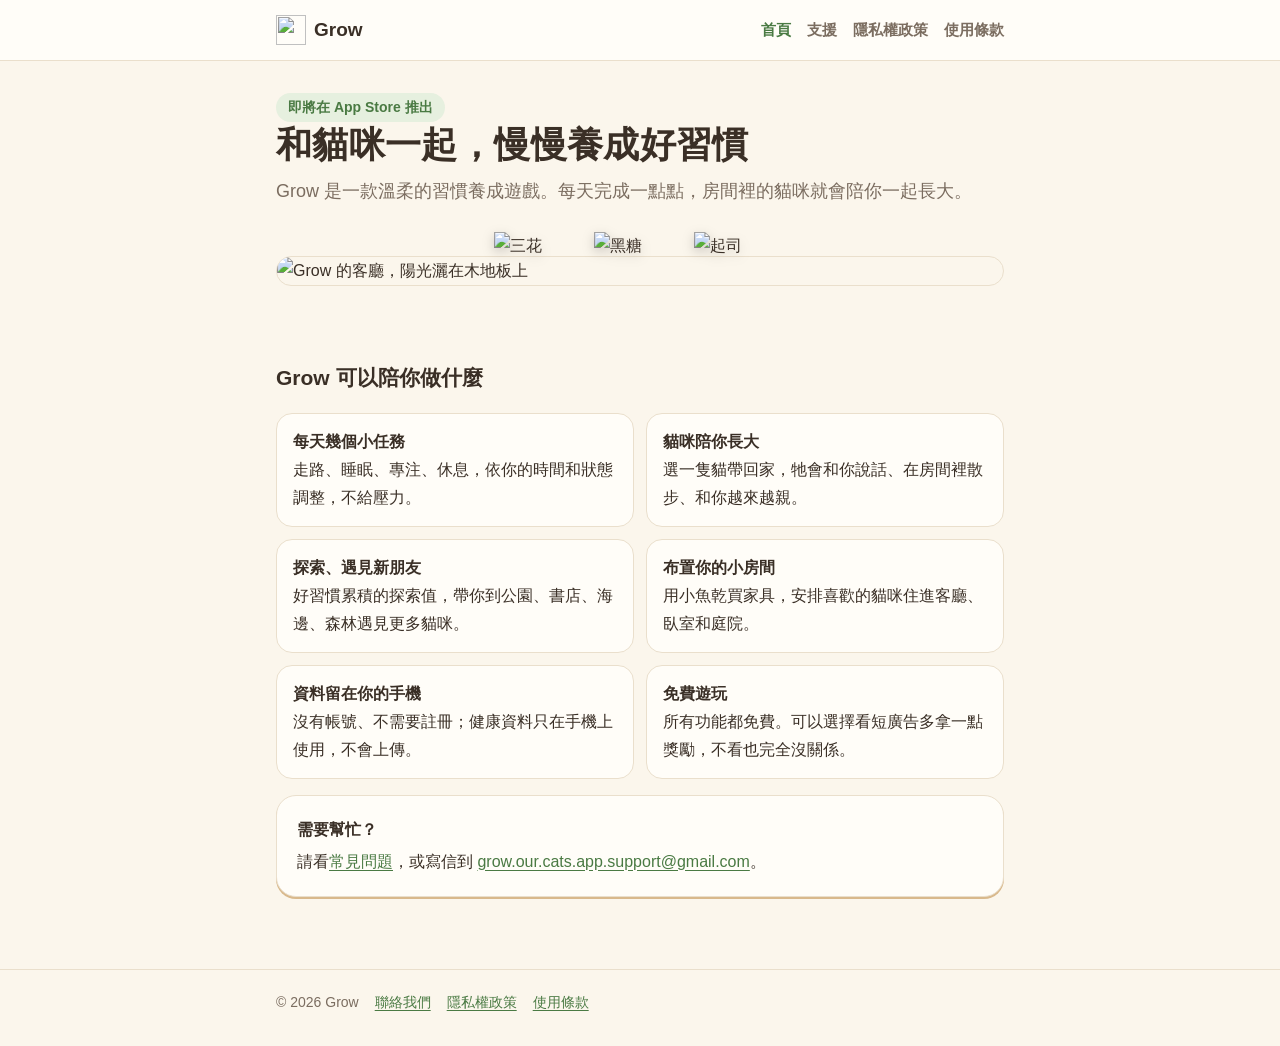
==== index.html @ 05e6060a "Add files via upload" ====
<!doctype html>
<html lang="zh-Hant-TW">
<head>
<meta charset="utf-8">
<meta name="viewport" content="width=device-width, initial-scale=1">
<title>Grow — 和貓咪一起養成好習慣</title>
<meta name="description" content="Grow 是一款溫柔的習慣養成遊戲：每天完成一點點，房間裡的貓咪就會陪你一起長大。">
<link rel="icon" href="img/favicon.png">
<link rel="stylesheet" href="style.css">
</head>
<body>
<header class="site"><div class="wrap">
  <a class="brand" href="index.html"><img src="img/favicon.png" alt="">Grow</a>
  <nav class="links"><a href="index.html" aria-current="page">首頁</a><a href="support.html">支援</a><a href="privacy.html">隱私權政策</a><a href="terms.html">使用條款</a></nav>
</div></header>
<main><div class="wrap">
<div class="hero">
  <div>
    <span class="pill">即將在 App Store 推出</span>
    <h1>和貓咪一起，慢慢養成好習慣</h1>
    <p class="lead">Grow 是一款溫柔的習慣養成遊戲。每天完成一點點，房間裡的貓咪就會陪你一起長大。</p>
  </div>
  <div>
    <img class="room" src="img/room.jpg" alt="Grow 的客廳，陽光灑在木地板上">
    <div class="cats"><img src="img/calico.png" alt="三花"><img src="img/brown_sugar.png" alt="黑糖"><img src="img/cheese.png" alt="起司"></div>
  </div>
</div>

<h2>Grow 可以陪你做什麼</h2>
<ul class="features">
  <li><b>每天幾個小任務</b>走路、睡眠、專注、休息，依你的時間和狀態調整，不給壓力。</li>
  <li><b>貓咪陪你長大</b>選一隻貓帶回家，牠會和你說話、在房間裡散步、和你越來越親。</li>
  <li><b>探索、遇見新朋友</b>好習慣累積的探索值，帶你到公園、書店、海邊、森林遇見更多貓咪。</li>
  <li><b>布置你的小房間</b>用小魚乾買家具，安排喜歡的貓咪住進客廳、臥室和庭院。</li>
  <li><b>資料留在你的手機</b>沒有帳號、不需要註冊；健康資料只在手機上使用，不會上傳。</li>
  <li><b>免費遊玩</b>所有功能都免費。可以選擇看短廣告多拿一點獎勵，不看也完全沒關係。</li>
</ul>

<div class="card">
  <b>需要幫忙？</b>
  <p style="margin:4px 0 0">請看<a href="support.html">常見問題</a>，或寫信到 <a href="mailto:grow.our.cats.app.support@gmail.com">grow.our.cats.app.support@gmail.com</a>。</p>
</div>
</div></main>
<footer class="site"><div class="wrap">
  <span>© 2026 Grow</span>
  <a href="support.html">聯絡我們</a>
  <a href="privacy.html">隱私權政策</a>
  <a href="terms.html">使用條款</a>
</div></footer>
</body>
</html>
---- style.css ----
:root {
  --bg: #FBF6EC;
  --surface: #FFFDF8;
  --ink: #3A2F26;
  --muted: #7B6D60;
  --line: #EADFCC;
  --primary: #4A7A43;
  --primary-soft: #E6F0DF;
  --accent: #C4636C;
  --wood: #D9B98C;
  color-scheme: light;
}
@media (prefers-color-scheme: dark) {
  :root {
    --bg: #1F1A16;
    --surface: #2A231E;
    --ink: #F1E7D8;
    --muted: #B8A894;
    --line: #3E342B;
    --primary: #9BC48F;
    --primary-soft: #2E3A29;
    --accent: #E39AA1;
    --wood: #6E5638;
    color-scheme: dark;
  }
}
* { box-sizing: border-box; }
html { -webkit-text-size-adjust: 100%; }
body {
  margin: 0;
  background: var(--bg);
  color: var(--ink);
  font: 16px/1.75 -apple-system, BlinkMacSystemFont, "PingFang TC", "Noto Sans TC", "Microsoft JhengHei", "Helvetica Neue", Arial, sans-serif;
}
a { color: var(--primary); text-underline-offset: 3px; }
.wrap { max-width: 760px; margin: 0 auto; padding: 0 16px; }
header.site {
  border-bottom: 1px solid var(--line);
  background: var(--surface);
}
header.site .wrap { display: flex; align-items: center; gap: 12px; min-height: 60px; flex-wrap: wrap; }
.brand { display: flex; align-items: center; gap: 8px; font-weight: 800; font-size: 19px; color: var(--ink); text-decoration: none; }
.brand img { width: 30px; height: 30px; object-fit: contain; }
nav.links { margin-left: auto; display: flex; gap: 16px; flex-wrap: wrap; font-size: 15px; }
nav.links a { text-decoration: none; color: var(--muted); font-weight: 600; }
nav.links a[aria-current="page"] { color: var(--primary); }
main { padding: 32px 0 56px; }
h1 { font-size: 30px; line-height: 1.3; margin: 0 0 8px; letter-spacing: .01em; }
h2 { font-size: 21px; margin: 36px 0 8px; }
h3 { font-size: 17px; margin: 22px 0 4px; }
p, li { color: var(--ink); }
.lead { font-size: 18px; color: var(--muted); margin: 0 0 24px; }
.meta { color: var(--muted); font-size: 14px; }
.card {
  background: var(--surface);
  border: 1px solid var(--line);
  border-radius: 20px;
  padding: 20px;
  margin: 16px 0;
  box-shadow: 0 2px 0 var(--wood);
}
.hero { display: grid; gap: 24px; align-items: center; }
.hero img.room { width: 100%; max-height: 440px; object-fit: cover; object-position: center 60%; border-radius: 24px; border: 1px solid var(--line); display: block; }
.cats { display: flex; gap: 8px; justify-content: center; margin-top: -54px; position: relative; }
.cats img { width: 92px; height: 92px; object-fit: contain; filter: drop-shadow(0 4px 6px rgba(0,0,0,.18)); }
.pill { display: inline-block; padding: 2px 12px; border-radius: 999px; background: var(--primary-soft); color: var(--primary); font-weight: 700; font-size: 14px; }
.features { display: grid; grid-template-columns: 1fr; gap: 12px; padding: 0; list-style: none; }
.features li { background: var(--surface); border: 1px solid var(--line); border-radius: 16px; padding: 14px 16px; }
.features b { display: block; }
.todo { background: #FFE9A8; color: #5B4300; padding: 0 6px; border-radius: 6px; font-weight: 700; }
details { background: var(--surface); border: 1px solid var(--line); border-radius: 16px; padding: 12px 16px; margin: 10px 0; }
details summary { cursor: pointer; font-weight: 700; }
details[open] summary { margin-bottom: 6px; }
table { width: 100%; border-collapse: collapse; font-size: 15px; display: block; overflow-x: auto; }
th, td { text-align: left; vertical-align: top; padding: 8px 10px; border-bottom: 1px solid var(--line); }
th { color: var(--muted); font-weight: 700; white-space: nowrap; }
hr { border: 0; border-top: 1px dashed var(--line); margin: 40px 0; }
footer.site { border-top: 1px solid var(--line); padding: 20px 0 32px; color: var(--muted); font-size: 14px; }
footer.site .wrap { display: flex; gap: 16px; flex-wrap: wrap; }
@media (min-width: 720px) {
  h1 { font-size: 36px; }
  .features { grid-template-columns: 1fr 1fr; }
}
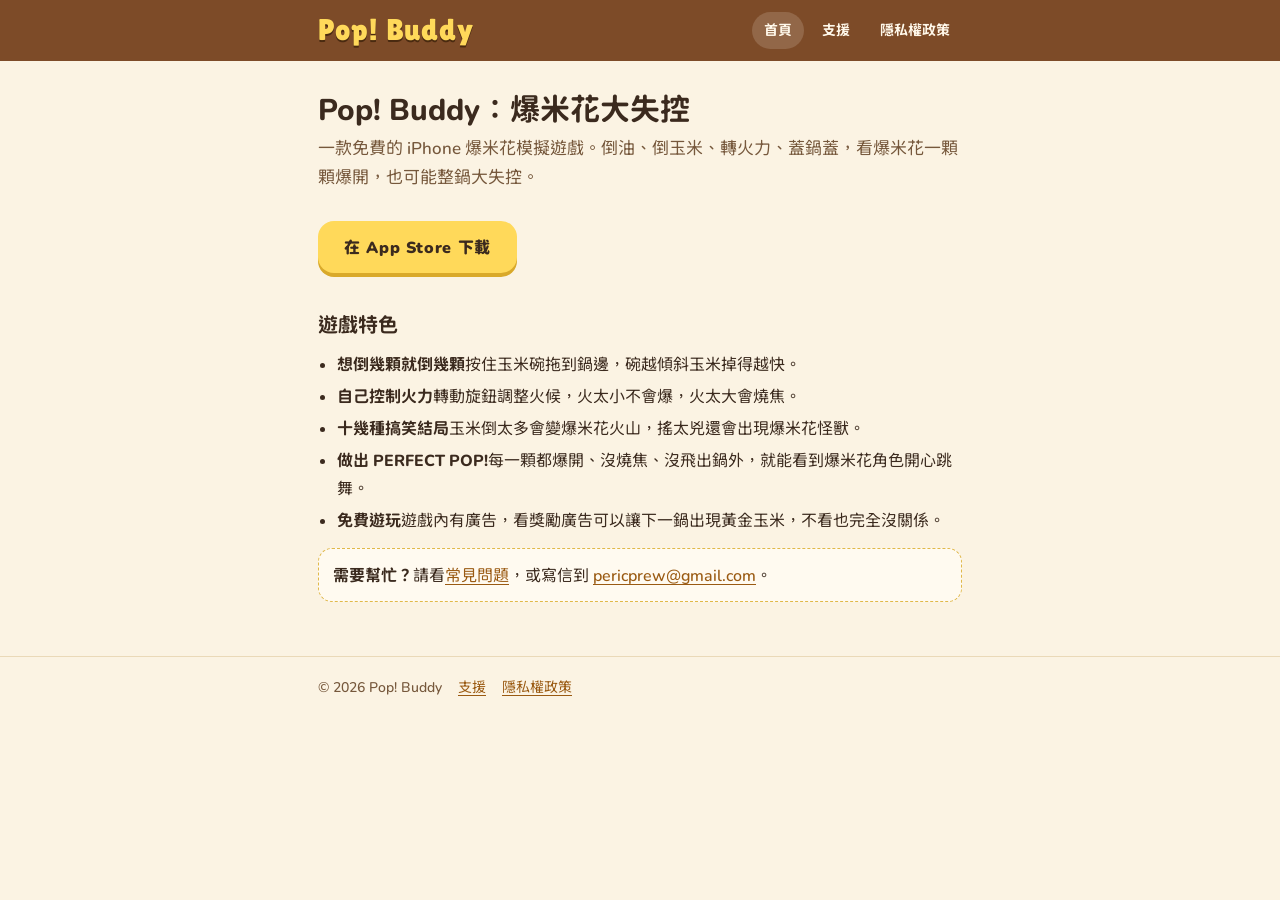
==== commit 793b9427: "Update index.html for Pop! Buddy game" ====
--- a/index.html
+++ b/index.html
@@ -2,50 +2,40 @@
 <html lang="zh-Hant-TW">
 <head>
 <meta charset="utf-8">
-<meta name="viewport" content="width=device-width, initial-scale=1">
-<title>Grow — 和貓咪一起養成好習慣</title>
-<meta name="description" content="Grow 是一款溫柔的習慣養成遊戲：每天完成一點點，房間裡的貓咪就會陪你一起長大。">
-<link rel="icon" href="img/favicon.png">
-<link rel="stylesheet" href="style.css">
+<meta name="viewport" content="width=device-width, initial-scale=1, viewport-fit=cover">
+<title>Pop! Buddy — 爆米花大失控</title>
+<meta name="description" content="Pop! Buddy 是一款免費的爆米花模擬遊戲：倒油、倒玉米、轉火力，看爆米花一顆顆爆開，也可能整鍋大失控。">
+<link rel="icon" href="favicon.svg" type="image/svg+xml">
+<link rel="preconnect" href="https://fonts.googleapis.com">
+<link rel="preconnect" href="https://fonts.gstatic.com" crossorigin>
+<link rel="stylesheet" href="https://fonts.googleapis.com/css2?family=Chiron+GoRound+TC:wght@500;700;900&family=Lilita+One&display=swap">
+<link rel="stylesheet" href="site.css">
 </head>
 <body>
 <header class="site"><div class="wrap">
-  <a class="brand" href="index.html"><img src="img/favicon.png" alt="">Grow</a>
-  <nav class="links"><a href="index.html" aria-current="page">首頁</a><a href="support.html">支援</a><a href="privacy.html">隱私權政策</a><a href="terms.html">使用條款</a></nav>
+  <a class="brand" href="index.html">Pop! Buddy</a>
+  <nav class="links"><a href="index.html" aria-current="page">首頁</a><a href="support.html">支援</a><a href="privacy.html">隱私權政策</a></nav>
 </div></header>
 <main><div class="wrap">
-<div class="hero">
-  <div>
-    <span class="pill">即將在 App Store 推出</span>
-    <h1>和貓咪一起，慢慢養成好習慣</h1>
-    <p class="lead">Grow 是一款溫柔的習慣養成遊戲。每天完成一點點，房間裡的貓咪就會陪你一起長大。</p>
-  </div>
-  <div>
-    <img class="room" src="img/room.jpg" alt="Grow 的客廳，陽光灑在木地板上">
-    <div class="cats"><img src="img/calico.png" alt="三花"><img src="img/brown_sugar.png" alt="黑糖"><img src="img/cheese.png" alt="起司"></div>
-  </div>
-</div>
+<h1>Pop! Buddy：爆米花大失控</h1>
+<p class="lead">一款免費的 iPhone 爆米花模擬遊戲。倒油、倒玉米、轉火力、蓋鍋蓋，看爆米花一顆顆爆開，也可能整鍋大失控。</p>
+<a class="cta" href="https://apps.apple.com/app/id6826415081">在 App Store 下載</a>
 
-<h2>Grow 可以陪你做什麼</h2>
-<ul class="features">
-  <li><b>每天幾個小任務</b>走路、睡眠、專注、休息，依你的時間和狀態調整，不給壓力。</li>
-  <li><b>貓咪陪你長大</b>選一隻貓帶回家，牠會和你說話、在房間裡散步、和你越來越親。</li>
-  <li><b>探索、遇見新朋友</b>好習慣累積的探索值，帶你到公園、書店、海邊、森林遇見更多貓咪。</li>
-  <li><b>布置你的小房間</b>用小魚乾買家具，安排喜歡的貓咪住進客廳、臥室和庭院。</li>
-  <li><b>資料留在你的手機</b>沒有帳號、不需要註冊；健康資料只在手機上使用，不會上傳。</li>
-  <li><b>免費遊玩</b>所有功能都免費。可以選擇看短廣告多拿一點獎勵，不看也完全沒關係。</li>
+<h2>遊戲特色</h2>
+<ul class="tips">
+  <li><b>想倒幾顆就倒幾顆</b>按住玉米碗拖到鍋邊，碗越傾斜玉米掉得越快。</li>
+  <li><b>自己控制火力</b>轉動旋鈕調整火候，火太小不會爆，火太大會燒焦。</li>
+  <li><b>十幾種搞笑結局</b>玉米倒太多會變爆米花火山，搖太兇還會出現爆米花怪獸。</li>
+  <li><b>做出 PERFECT POP!</b>每一顆都爆開、沒燒焦、沒飛出鍋外，就能看到爆米花角色開心跳舞。</li>
+  <li><b>免費遊玩</b>遊戲內有廣告，看獎勵廣告可以讓下一鍋出現黃金玉米，不看也完全沒關係。</li>
 </ul>
 
-<div class="card">
-  <b>需要幫忙？</b>
-  <p style="margin:4px 0 0">請看<a href="support.html">常見問題</a>，或寫信到 <a href="mailto:grow.our.cats.app.support@gmail.com">grow.our.cats.app.support@gmail.com</a>。</p>
-</div>
+<div class="note"><b>需要幫忙？</b>請看<a href="support.html">常見問題</a>，或寫信到 <a href="mailto:pericprew@gmail.com">pericprew@gmail.com</a>。</div>
 </div></main>
 <footer class="site"><div class="wrap">
-  <span>© 2026 Grow</span>
-  <a href="support.html">聯絡我們</a>
+  <span>© 2026 Pop! Buddy</span>
+  <a href="support.html">支援</a>
   <a href="privacy.html">隱私權政策</a>
-  <a href="terms.html">使用條款</a>
 </div></footer>
 </body>
 </html>
--- a/site.css
+++ b/site.css
@@ -0,0 +1,51 @@
+/* POP! info pages: warm paper, butter accent, same rounded type as the game. */
+:root{
+  --paper:#fbf3e3;
+  --card:#fffaf0;
+  --ink:#3b2a1e;
+  --ink-soft:#76583c;
+  --butter:#ffd95a;
+  --butter-deep:#d9a92a;
+  --wood:#7d4b28;
+  --line:#ead9b8;
+  --font-ui:"Chiron GoRound TC","PingFang TC","Microsoft JhengHei","Noto Sans TC",sans-serif;
+  --font-pop:"Lilita One","Chiron GoRound TC","Arial Rounded MT Bold",sans-serif;
+  color-scheme:light;
+}
+*{box-sizing:border-box}
+html{background:var(--paper)}
+body{margin:0;background:var(--paper);color:var(--ink);font-family:var(--font-ui);font-size:16px;line-height:1.75;-webkit-text-size-adjust:100%}
+a{color:#9a5a12;text-underline-offset:3px}
+a:focus-visible{outline:3px solid var(--ink);outline-offset:2px;border-radius:4px}
+.wrap{max-width:680px;margin:0 auto;padding-left:max(18px,env(safe-area-inset-left,0px));padding-right:max(18px,env(safe-area-inset-right,0px))}
+header.site{background:var(--wood);color:#fff8ea;padding-top:env(safe-area-inset-top,0px)}
+header.site .wrap{display:flex;align-items:center;justify-content:space-between;gap:12px;flex-wrap:wrap;padding-block:12px}
+.brand{font-family:var(--font-pop);font-size:30px;letter-spacing:.03em;color:var(--butter);text-decoration:none;text-shadow:0 2px 0 #4a2a10;line-height:1}
+nav.links{display:flex;gap:6px;flex-wrap:wrap}
+nav.links a{color:#fff8ea;text-decoration:none;font-weight:700;font-size:14px;padding:6px 12px;border-radius:999px}
+nav.links a[aria-current="page"]{background:rgba(255,248,234,.16)}
+main{padding-block:28px 40px}
+h1{font-size:30px;line-height:1.3;margin:0 0 6px;text-wrap:balance}
+h2{font-size:20px;margin:34px 0 8px;text-wrap:balance}
+h3{font-size:17px;margin:22px 0 4px;text-wrap:balance}
+h3+p{margin-top:0}
+.meta{color:var(--ink-soft);font-size:14px;margin:0 0 18px}
+.lead{font-size:17px;color:var(--ink-soft);margin:0 0 20px}
+ol.steps{list-style:none;padding:0;margin:0;display:grid;gap:10px;counter-reset:s}
+ol.steps li{counter-increment:s;background:var(--card);border:1.5px solid var(--line);border-radius:16px;padding:12px 14px 12px 54px;position:relative;min-width:0}
+ol.steps li::before{content:counter(s);position:absolute;left:14px;top:12px;width:28px;height:28px;border-radius:50%;background:var(--butter);box-shadow:0 2px 0 var(--butter-deep);display:flex;align-items:center;justify-content:center;font-weight:900;font-size:15px;line-height:1}
+ol.steps b{display:block}
+.table-scroll{overflow-x:auto;margin:6px 0}
+table{border-collapse:collapse;width:100%;font-size:15px}
+td:first-child{white-space:nowrap}
+th,td{text-align:left;padding:9px 10px;border-bottom:1.5px solid var(--line);vertical-align:top}
+th{font-size:13px;letter-spacing:.06em;color:var(--ink-soft)}
+td.num{font-variant-numeric:tabular-nums;white-space:nowrap}
+.dot{display:inline-block;width:10px;height:10px;border-radius:50%;margin-right:6px;vertical-align:baseline}
+ul.tips{padding-left:1.2em;margin:6px 0}
+ul.tips li{margin:4px 0}
+.cta{display:inline-block;margin-top:8px;background:var(--butter);color:var(--ink);font-weight:900;text-decoration:none;padding:12px 26px;border-radius:16px;box-shadow:0 4px 0 var(--butter-deep);letter-spacing:.04em}
+.cta:active{transform:translateY(2px);box-shadow:0 2px 0 var(--butter-deep)}
+.note{background:var(--card);border:1.5px dashed #e0b84a;border-radius:14px;padding:12px 14px;margin:14px 0}
+footer.site{border-top:1.5px solid var(--line);color:var(--ink-soft);font-size:14px;padding-bottom:env(safe-area-inset-bottom,0px)}
+footer.site .wrap{display:flex;gap:16px;flex-wrap:wrap;padding-block:18px}
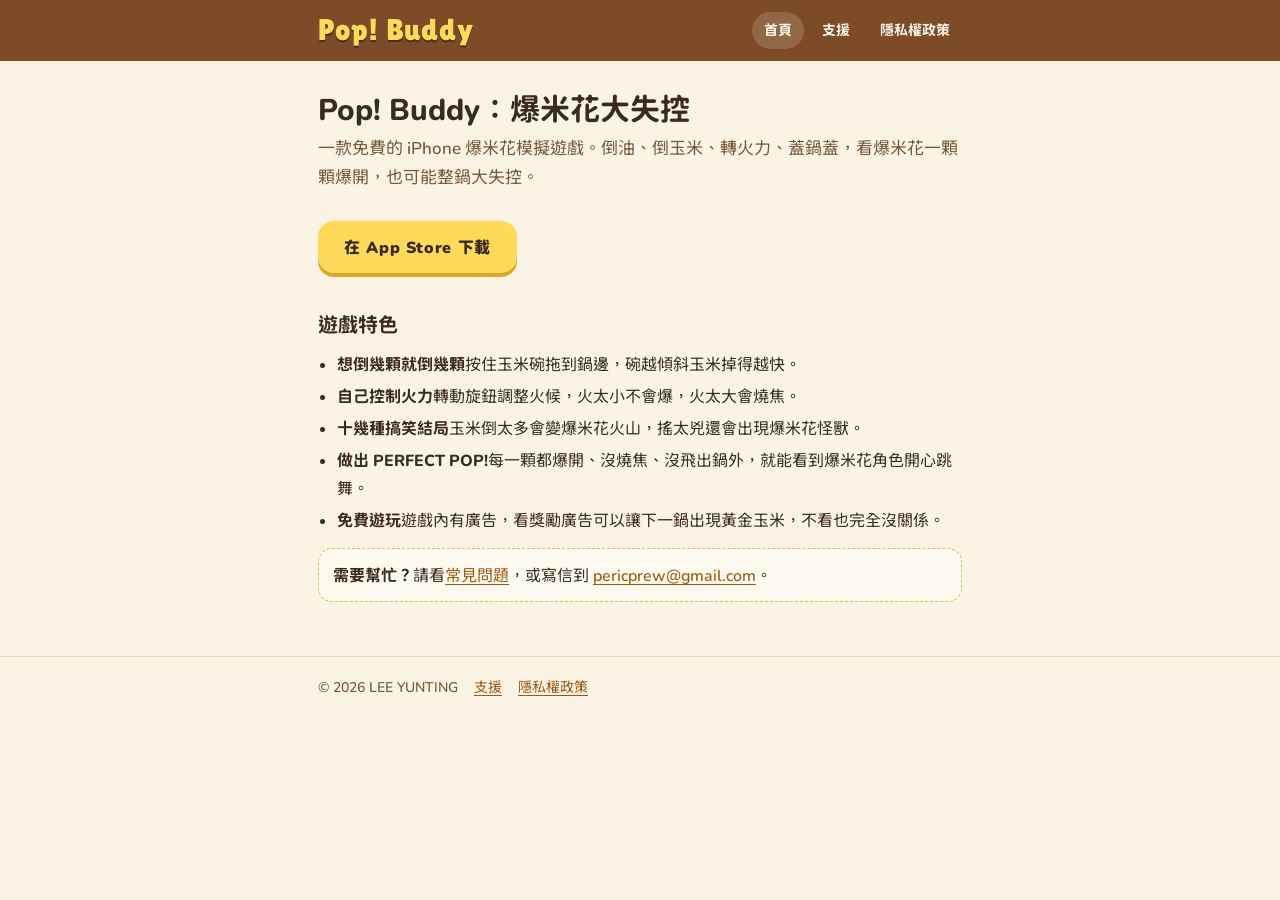
==== commit 712d8558: "Change copyright holder to LEE YUNTING" ====
--- a/index.html
+++ b/index.html
@@ -33,7 +33,7 @@
 <div class="note"><b>需要幫忙？</b>請看<a href="support.html">常見問題</a>，或寫信到 <a href="mailto:pericprew@gmail.com">pericprew@gmail.com</a>。</div>
 </div></main>
 <footer class="site"><div class="wrap">
-  <span>© 2026 Pop! Buddy</span>
+  <span>© 2026 LEE YUNTING</span>
   <a href="support.html">支援</a>
   <a href="privacy.html">隱私權政策</a>
 </div></footer>
